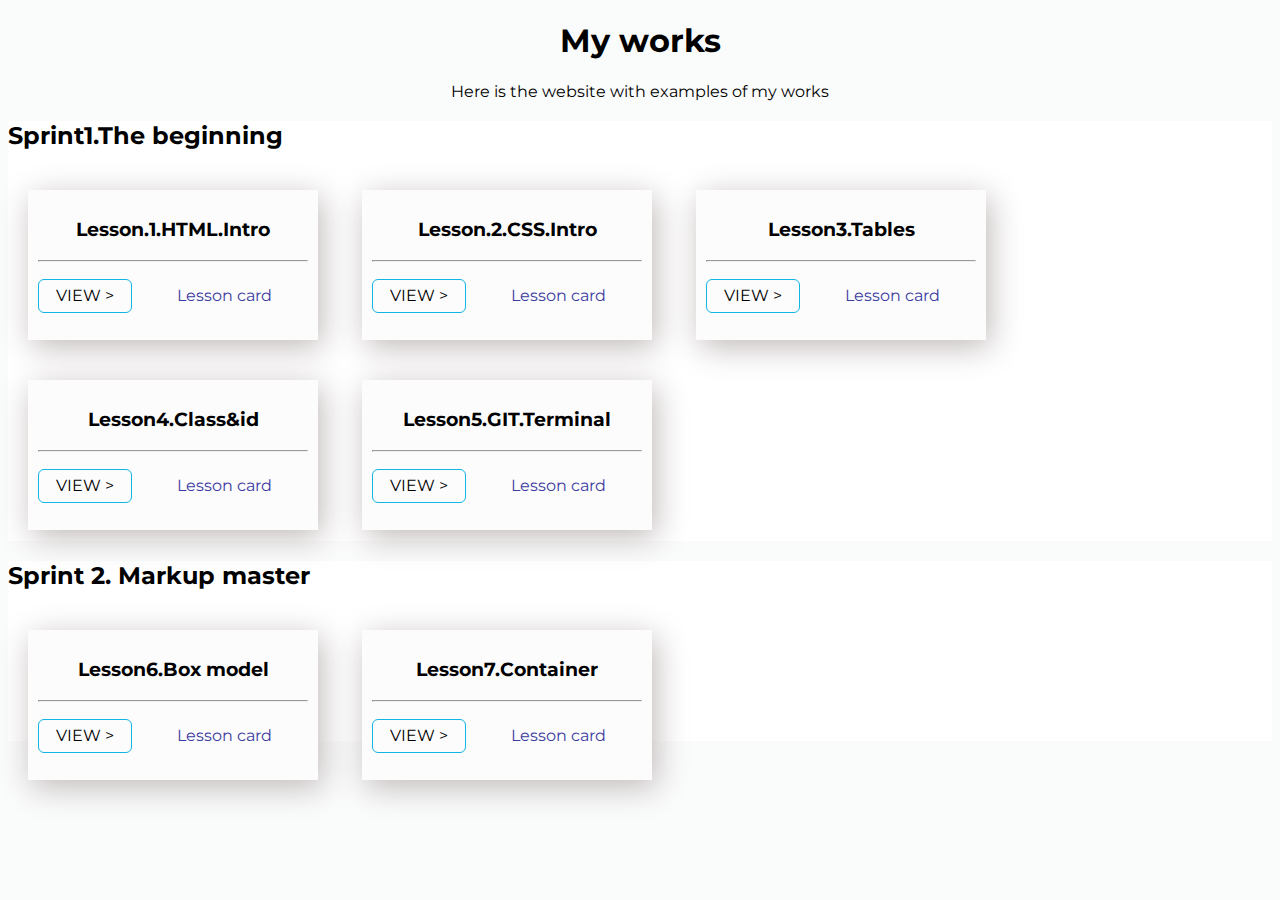
==== index.html @ 7e44283b "first commit" ====
<!DOCTYPE html>
<html lang="en">
<head>
    <meta charset="UTF-8">
    <meta http-equiv="X-UA-Compatible" content="IE=edge">
    <meta name="viewport" content="width=device-width, initial-scale=1.0">
    <title>Document</title>
    <link rel="preconnect" href="https://fonts.googleapis.com">
    <link rel="preconnect" href="https://fonts.gstatic.com" crossorigin>
    <link href="https://fonts.googleapis.com/css2?family=Montserrat&display=swap" rel="stylesheet"> 
    <link rel="stylesheet" href="./assets/style/main.css">
</head>
<body>
    <div class="container">
             <h1 class="main__title">My works</h1>
             <p class="no__block__p">Here is the website with examples of my works </p>
             
             <div class="part1">
                 <h2>Sprint1.The beginning</h2>
            
            
                 <div class="lesson1">
                     <h3>Lesson.1.HTML.Intro</h3> 
                     <hr>
                     <div class="inside__lesson">
                         <a class="botton" href="./pages/lesson1.html">VIEW ></a>
                         <p class="blue__text">Lesson card</p>
                     </div>    
                 </div>
                 
                  <div class="lesson2">
                     <h3>Lesson.2.CSS.Intro</h3>
                     <hr>
                     <div class="inside__lesson"> 
                         <a class="botton" href="./pages/lesson2.html">VIEW ></a>
                         <p class="blue__text">Lesson card</p>
                     </div>
                 </div>
                 <div class="lesson3">
                     <h3>Lesson3.Tables</h3>
                     <hr>
                     <div class="inside__lesson">
                         <a class="botton" href="./pages/lesson3.html">VIEW ></a>
                         <p class="blue__text">Lesson card</p>
                     </div>
                 </div>
                 <div class="lesson4">
                     <h3>Lesson4.Class&id</h3>
                     <hr>
                     <div class="inside__lesson">
                         <a class="botton" href="./pages/lesson4.html">VIEW ></a>
                         <p class="blue__text">Lesson card</p>
                     </div>
                 </div>
                 <div class="lesson5">
                     <h3>Lesson5.GIT.Terminal</h3>
                     <hr>
                     <div class="inside__lesson">
                         <a class="botton" href="./pages/lesson5.html">VIEW ></a>
                         <p class="blue__text">Lesson card</p>
                     </div>
                 </div>
    
             </div>
             <div class="part2">
                 <h2>Sprint 2. Markup master</h2>
                 <div class="lesson6">
                     <h3>Lesson6.Box model</h3>
                     <hr>
                     <div class="inside__lesson">
                     <a class="botton" href="./pages/lesson6.html">VIEW ></a>
                     <p class="blue__text">Lesson card</p>
                     </div>
                 </div>
                 <div class="lesson7">
                     <h3>Lesson7.Container</h3>
                     <hr>
                     <div class="inside__lesson">
                     <a class="botton" href="./pages/lesson7.html">VIEW ></a>
                     <p class="blue__text">Lesson card</p>
                     </div>
                 </div>

             </div>


    </div>
</body>
</html>
---- assets/style/main.css ----
body{
    font-family: 'Montserrat', sans-serif;
    
        background-color: rgb(250, 251, 251);
    
    
}

.part1{
    width: 100%;
    height: 420px;
    background-color: white;
}
.part2{
    background-color: white;
    width: 100%;
    height: 180px;
}
.botton{
    border: 1px solid #11b6e4;
    width: 90px;
    height: 30px;
    text-decoration: none;
    color: black;
    text-align: center;
    padding: 1px;
    line-height: 30px;
    font-size: 16px;
    border-radius: 6px;
}
.lesson1, .lesson2, .lesson3, .lesson4, .lesson5, .lesson6, .lesson7, .lesson8{
 background-color: rgb(252, 252, 252);
 margin: 20px;
 width: 270px;   
 height: 130px;
 display: inline-block;
 padding: 10px;
 box-shadow:4px 7px 30px rgb(192, 185, 185);
 text-align: center;

}
.inside__lesson{
    display: block;
    display: flex;
    align-items: center;
}
.blue__text{
    font-size: 16px; 
    color: rgb(59, 59, 161);
    margin-left: 45px;

}
.main__title, .no__block__p{
    text-align: center;
}
.botton:hover{
    border: 1px solid blue;
}
.part1:hover{
    background-color: rgb(230, 240, 230);
}
.part2:hover{
    background-color: rgb(230, 240, 230);
}
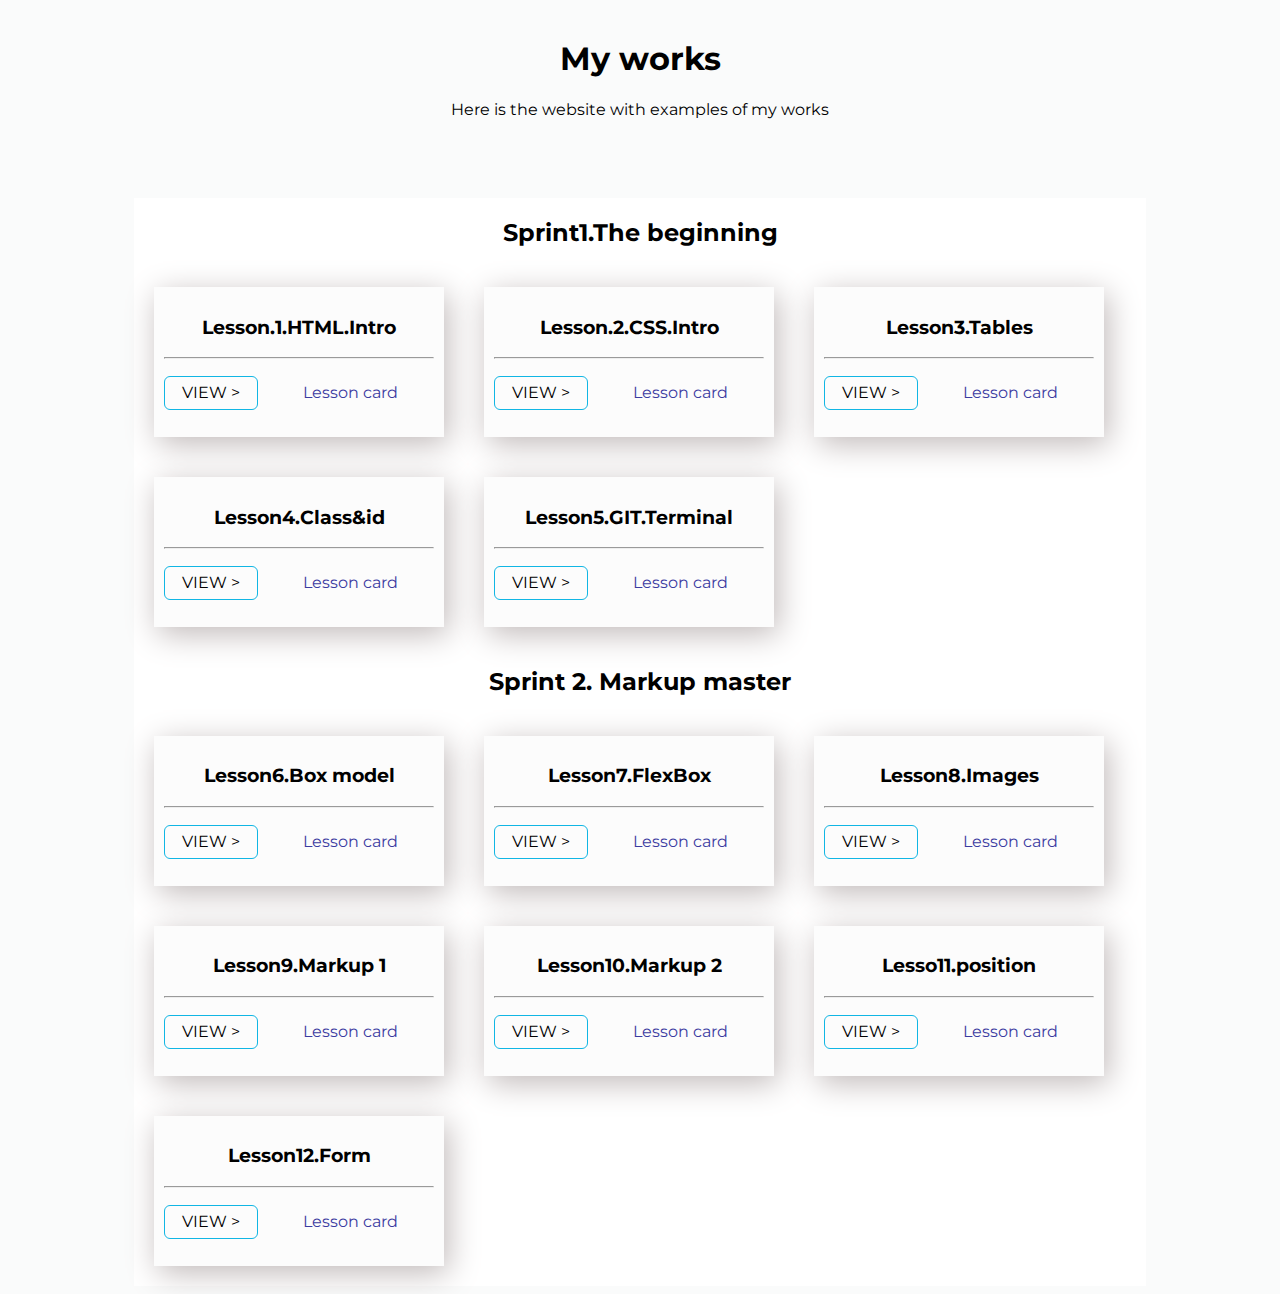
==== commit 0c46634f: "first commit" ====
--- a/index.html
+++ b/index.html
@@ -12,11 +12,12 @@
 </head>
 <body>
     <div class="container">
-             <h1 class="main__title">My works</h1>
-             <p class="no__block__p">Here is the website with examples of my works </p>
+             <div class="sticky">
+                 <div class="maindiv__title"><h1 class="main__title">My works</h1></div>
+                 <p class="no__block__p">Here is the website with examples of my works </p></div>
              
              <div class="part1">
-                 <h2>Sprint1.The beginning</h2>
+                 <div class="sprint1__div"><h2 class="sprint1">Sprint1.The beginning</h2></div>
             
             
                  <div class="lesson1">
@@ -63,22 +64,63 @@
     
              </div>
              <div class="part2">
-                 <h2>Sprint 2. Markup master</h2>
+                 <div class="sprint2__div"><h2>Sprint 2. Markup master</h2></div>
                  <div class="lesson6">
                      <h3>Lesson6.Box model</h3>
                      <hr>
                      <div class="inside__lesson">
-                     <a class="botton" href="./pages/lesson6.html">VIEW ></a>
-                     <p class="blue__text">Lesson card</p>
+                         <a class="botton" href="./pages/lesson6.html">VIEW ></a>
+                         <p class="blue__text">Lesson card</p>
                      </div>
                  </div>
                  <div class="lesson7">
-                     <h3>Lesson7.Container</h3>
+                     <h3 >Lesson7.FlexBox</h3>
                      <hr>
                      <div class="inside__lesson">
-                     <a class="botton" href="./pages/lesson7.html">VIEW ></a>
-                     <p class="blue__text">Lesson card</p>
+                         <a class="botton" href="./pages/lesson7.html">VIEW ></a>
+                         <p class="blue__text">Lesson card</p>
                      </div>
+                  </div>
+                 <div class="lesson8">
+                     <h3>Lesson8.Images</h3>
+                     <hr>
+                     <div class="inside__lesson">
+                         <a class="botton" href="./pages/lesson8.html">VIEW ></a>
+                         <p class="blue__text">Lesson card</p>
+                     </div>
+                 </div>
+                 <div class="lesson9">
+                        <h3>Lesson9.Markup 1</h3>
+                        <hr>
+                        <div class="inside__lesson">
+                             <a class="botton" href="./pages/lesson9.html">VIEW ></a>
+                             <p class="blue__text">Lesson card</p>
+                        </div>
+                     </div>
+                    <div class="lesson10">
+                        <h3>Lesson10.Markup 2</h3>
+                        <hr>
+                        <div class="inside__lesson">
+                             <a class="botton" href="./pages/lesson9.html">VIEW ></a>
+                             <p class="blue__text">Lesson card</p>
+                        </div>
+                    </div>
+                    <div class="lesson11">
+                        <h3>Lesso11.position</h3>
+                        <hr>
+                        <div class="inside__lesson">
+                             <a class="botton" href="./pages/lesson11.html">VIEW ></a>
+                             <p class="blue__text">Lesson card</p>
+                        </div>
+                    </div>
+                    <div class="lesson12">
+                        <h3>Lesson12.Form</h3>
+                        <hr>
+                        <div class="inside__lesson">
+                             <a class="botton" href="./pages/lesson12.html">VIEW ></a>
+                             <p class="blue__text">Lesson card</p>
+                        </div>
+                    </div>
                  </div>
 
              </div>
--- a/assets/style/main.css
+++ b/assets/style/main.css
@@ -8,13 +8,19 @@
 
 .part1{
     width: 100%;
-    height: 420px;
+    
     background-color: white;
+    display: flex;
+    flex-wrap: wrap;
+    
 }
 .part2{
     background-color: white;
     width: 100%;
-    height: 180px;
+    display: flex;
+    flex-wrap: wrap;
+    
+    
 }
 .botton{
     border: 1px solid #11b6e4;
@@ -28,19 +34,19 @@
     font-size: 16px;
     border-radius: 6px;
 }
-.lesson1, .lesson2, .lesson3, .lesson4, .lesson5, .lesson6, .lesson7, .lesson8{
+.lesson1, .lesson2, .lesson3, .lesson4, .lesson5, .lesson6, .lesson7, .lesson8, .lesson9, .lesson10, .lesson11, .lesson12 {
  background-color: rgb(252, 252, 252);
  margin: 20px;
  width: 270px;   
  height: 130px;
- display: inline-block;
+ display: block;
  padding: 10px;
  box-shadow:4px 7px 30px rgb(192, 185, 185);
  text-align: center;
 
 }
 .inside__lesson{
-    display: block;
+    
     display: flex;
     align-items: center;
 }
@@ -62,5 +68,29 @@
 .part2:hover{
     background-color: rgb(230, 240, 230);
 }
+.sprint1__div{
+    width: 100%;
+    text-align: center;
+}
+.sprint2__div{
+    width:100%;
+    text-align: center;
+}
 
 
+.container{
+    width: 80%;
+    margin:0 auto;
+}
+.sticky{
+    position: sticky;
+    width: 100%;
+    height: 20vh;
+    background-color: rgb(250, 251, 251);
+    top: 0px;
+    padding-top: 10px;
+    
+}
+
+
+
